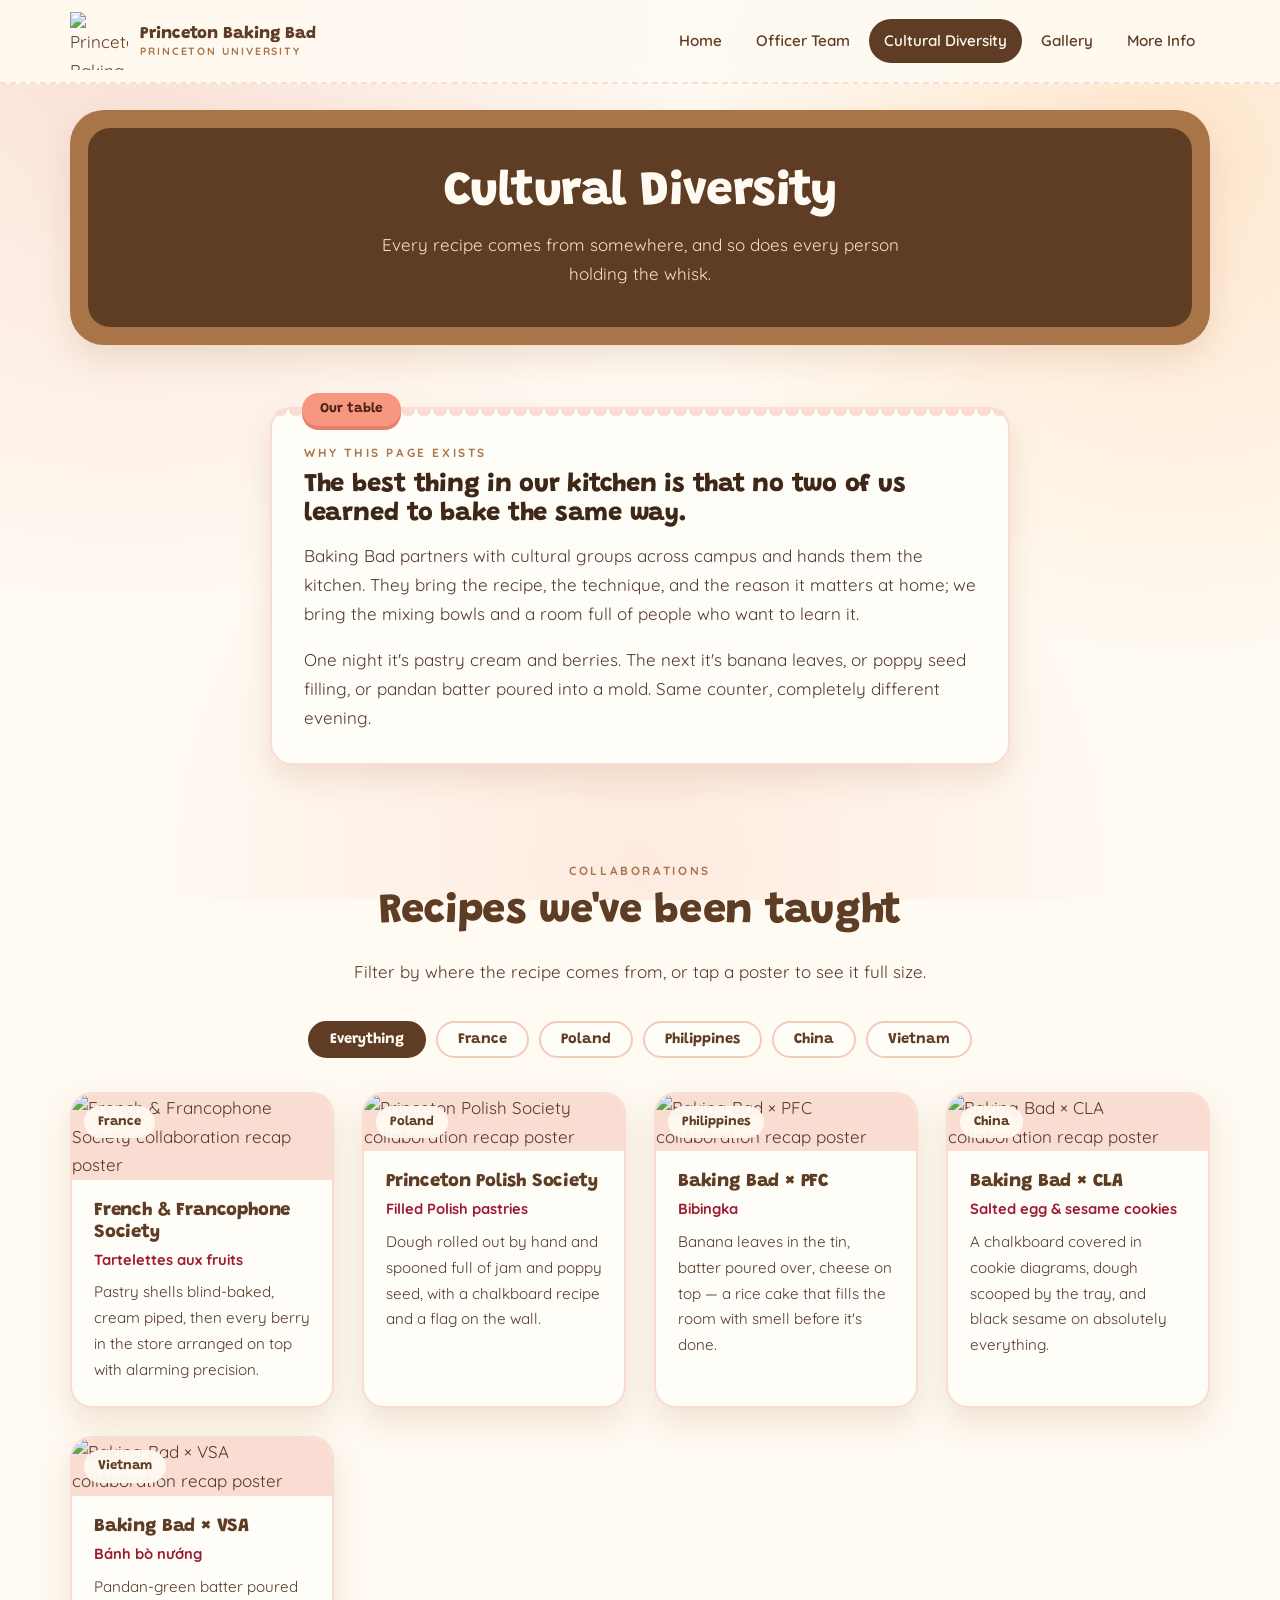
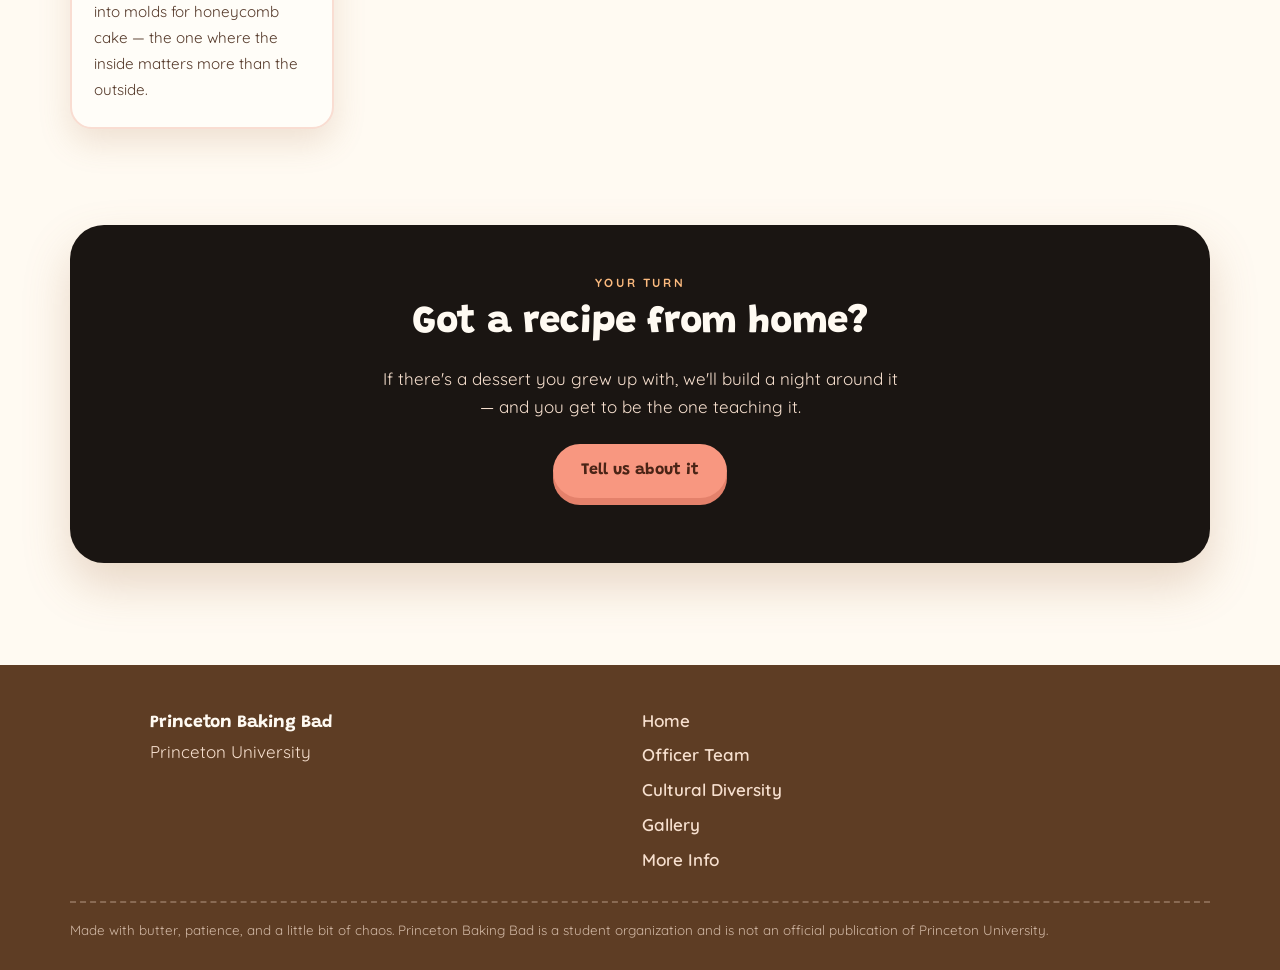
==== diversity.html @ 4d9f2b91 "Add files via upload" ====
<!DOCTYPE html>
<html lang="en">
<head>
<meta charset="UTF-8">
<meta name="viewport" content="width=device-width, initial-scale=1">
<title>Cultural Diversity — Princeton Baking Bad</title>
<meta name="description" content="The cultures, campus partners, and family recipes behind Princeton Baking Bad.">
<link rel="icon" href="images/logo.png">
<link rel="preconnect" href="https://fonts.googleapis.com">
<link rel="preconnect" href="https://fonts.gstatic.com" crossorigin>
<link rel="stylesheet" href="styles.css">
<noscript><style>.reveal{opacity:1;transform:none}</style></noscript>
</head>
<body>

<header class="topbar">
  <div class="topbar-inner">
    <a class="brand" href="index.html">
      <img class="brand-logo" src="images/logo.png" alt="Princeton Baking Bad logo">
      <span class="brand-text">
        <span class="brand-name">Princeton Baking Bad</span>
        <span class="brand-sub">Princeton University</span>
      </span>
    </a>
    <button class="nav-toggle" aria-expanded="false" aria-controls="site-nav">Menu</button>
    <nav class="nav" id="site-nav">
      <a href="index.html">Home</a>
      <a href="officers.html">Officer Team</a>
      <a class="is-current" href="diversity.html">Cultural Diversity</a>
      <a href="gallery.html">Gallery</a>
      <a href="more-info.html">More Info</a>
    </nav>
  </div>
</header>

<main>
  <div class="wrap">
    <section class="page-banner">
      <div class="page-banner-inner">
        <h1>Cultural Diversity</h1>
        <p>Every recipe comes from somewhere, and so does every person holding the whisk.</p>
        <img class="banner-mascot" src="images/mascot-whisk.png" alt="">
      </div>
    </section>
  </div>

  <section class="section">
    <div class="wrap">
      <div class="recipe-card reveal" style="max-width:74ch; margin-inline:auto">
        <span class="card-tab">Our table</span>
        <p class="eyebrow">Why this page exists</p>
        <h2>The best thing in our kitchen is that no two of us learned to bake the same way.</h2>
        <p>Baking Bad partners with cultural groups across campus and hands them the kitchen. They bring the recipe, the technique, and the reason it matters at home; we bring the mixing bowls and a room full of people who want to learn it.</p>
        <p style="margin-bottom:0">One night it's pastry cream and berries. The next it's banana leaves, or poppy seed filling, or pandan batter poured into a mold. Same counter, completely different evening.</p>
      </div>
    </div>
  </section>

  <section class="section-tight">
    <div class="wrap">
      <div class="section-head center reveal">
        <p class="eyebrow">Collaborations</p>
        <h2>Recipes we've been taught</h2>
        <p>Filter by where the recipe comes from, or tap a poster to see it full size.</p>
      </div>
      <div class="chips reveal">
        <button class="chip is-active" data-filter="all">Everything</button>
        <button class="chip" data-filter="france">France</button>
        <button class="chip" data-filter="poland">Poland</button>
        <button class="chip" data-filter="philippines">Philippines</button>
        <button class="chip" data-filter="china">China</button>
        <button class="chip" data-filter="vietnam">Vietnam</button>
      </div>
      <div class="culture-grid">
        <article class="culture-card reveal" data-culture="france">
          <div class="culture-poster" data-lightbox>
            <span class="flag-tag">France</span>
            <img src="images/poster-french.jpg" alt="French &amp; Francophone Society collaboration recap poster" loading="lazy">
          </div>
          <div class="culture-body">
            <h3>French &amp; Francophone Society</h3>
            <p class="bake">Tartelettes aux fruits</p>
            <p>Pastry shells blind-baked, cream piped, then every berry in the store arranged on top with alarming precision.</p>
          </div>
        </article>
        <article class="culture-card reveal" data-culture="poland">
          <div class="culture-poster" data-lightbox>
            <span class="flag-tag">Poland</span>
            <img src="images/poster-princetonpoland.jpg" alt="Princeton Polish Society collaboration recap poster" loading="lazy">
          </div>
          <div class="culture-body">
            <h3>Princeton Polish Society</h3>
            <p class="bake">Filled Polish pastries</p>
            <p>Dough rolled out by hand and spooned full of jam and poppy seed, with a chalkboard recipe and a flag on the wall.</p>
          </div>
        </article>
        <article class="culture-card reveal" data-culture="philippines">
          <div class="culture-poster" data-lightbox>
            <span class="flag-tag">Philippines</span>
            <img src="images/poster-bibinka.jpg" alt="Baking Bad &times; PFC collaboration recap poster" loading="lazy">
          </div>
          <div class="culture-body">
            <h3>Baking Bad &times; PFC</h3>
            <p class="bake">Bibingka</p>
            <p>Banana leaves in the tin, batter poured over, cheese on top — a rice cake that fills the room with smell before it's done.</p>
          </div>
        </article>
        <article class="culture-card reveal" data-culture="china">
          <div class="culture-poster" data-lightbox>
            <span class="flag-tag">China</span>
            <img src="images/poster-cla.jpg" alt="Baking Bad &times; CLA collaboration recap poster" loading="lazy">
          </div>
          <div class="culture-body">
            <h3>Baking Bad &times; CLA</h3>
            <p class="bake">Salted egg &amp; sesame cookies</p>
            <p>A chalkboard covered in cookie diagrams, dough scooped by the tray, and black sesame on absolutely everything.</p>
          </div>
        </article>
        <article class="culture-card reveal" data-culture="vietnam">
          <div class="culture-poster" data-lightbox>
            <span class="flag-tag">Vietnam</span>
            <img src="images/poster-vsa.jpg" alt="Baking Bad &times; VSA collaboration recap poster" loading="lazy">
          </div>
          <div class="culture-body">
            <h3>Baking Bad &times; VSA</h3>
            <p class="bake">B&aacute;nh b&ograve; n&#432;&#7899;ng</p>
            <p>Pandan-green batter poured into molds for honeycomb cake — the one where the inside matters more than the outside.</p>
          </div>
        </article>
      </div>
    </div>
  </section>

  <section class="section">
    <div class="wrap">
      <div class="cta-band reveal">
        <p class="eyebrow">Your turn</p>
        <h2>Got a recipe from home?</h2>
        <p>If there's a dessert you grew up with, we'll build a night around it — and you get to be the one teaching it.</p>
        <p style="margin-top:22px"><a class="btn btn-primary" href="more-info.html">Tell us about it</a></p>
        <img class="cta-mascot" src="images/mascot-santa.png" alt="">
      </div>
    </div>
  </section>
</main>

<div class="lightbox" role="dialog" aria-modal="true" aria-label="Photo viewer">
  <button class="lightbox-close" type="button">Close</button>
  <img src="" alt="">
</div>

<footer class="site-footer">
  <div class="footer-inner">
    <div class="footer-brand">
      <img src="images/logo.png" alt="">
      <span>
        <strong>Princeton Baking Bad</strong><br>
        Princeton University
      </span>
    </div>
    <nav class="footer-links" aria-label="Footer">
      <a href="index.html">Home</a>
      <a href="officers.html">Officer Team</a>
      <a href="diversity.html">Cultural Diversity</a>
      <a href="gallery.html">Gallery</a>
      <a href="more-info.html">More Info</a>
    </nav>
    <img class="footer-mascot" src="images/mascot-whisk.png" alt="">
  </div>
  <p class="footer-note">Made with butter, patience, and a little bit of chaos. Princeton Baking Bad is a student organization and is not an official publication of Princeton University.</p>
</footer>

<button class="to-top" type="button" aria-label="Back to top">&uarr;</button>

<script src="site.js"></script>
</body>
</html>
---- styles.css ----
/* ============================================================
   Princeton Baking Bad — shared styles
   Palette: #fffaf2 cream · #f9ddd2 blush · #fdbb7f apricot
            #f89780 coral · #a87448 caramel
            + Princeton black & red accents
   ============================================================ */

@import url('https://fonts.googleapis.com/css2?family=Grandstander:ital,wght@0,400;0,600;0,700;0,800;1,600&family=Quicksand:wght@400;500;600;700&display=swap');

:root {
  --cream:    #FFFAF2;
  --blush:    #F9DDD2;
  --apricot:  #FDBB7F;
  --coral:    #F89780;
  --caramel:  #A87448;

  --blush-deep: #F2CBBB;
  --coral-deep: #E4816B;
  --cocoa:      #5E3D24;
  --espresso:   #3E2716;
  --body-ink:   #55392A;
  --ink:        #1A1512;
  --jam:        #9E1B2F;

  --display: 'Grandstander', 'Trebuchet MS', sans-serif;
  --body: 'Quicksand', 'Segoe UI', sans-serif;

  --radius-lg: 34px;
  --radius-md: 22px;
  --radius-sm: 14px;
  --shadow-soft: 0 14px 32px rgba(168, 116, 72, 0.18);
  --shadow-lift: 0 22px 46px rgba(168, 116, 72, 0.26);
  --wrap: 1140px;
}

* { box-sizing: border-box; }
html { scroll-behavior: smooth; }

body {
  margin: 0;
  background-color: var(--cream);
  background-image:
    radial-gradient(circle at 10% 4%, rgba(249, 221, 210, 0.85) 0, transparent 40%),
    radial-gradient(circle at 92% 18%, rgba(253, 187, 127, 0.32) 0, transparent 36%),
    radial-gradient(circle at 50% 96%, rgba(248, 151, 128, 0.16) 0, transparent 45%);
  background-attachment: fixed;
  color: var(--body-ink);
  font-family: var(--body);
  font-size: 17px;
  line-height: 1.7;
  -webkit-font-smoothing: antialiased;
}

h1, h2, h3, h4 {
  font-family: var(--display);
  font-weight: 800;
  line-height: 1.15;
  margin: 0 0 0.5em;
  letter-spacing: -0.01em;
  color: var(--espresso);
}

p { margin: 0 0 1em; }
a { color: var(--jam); }
img { max-width: 100%; display: block; }

.wrap { width: min(var(--wrap), calc(100% - 44px)); margin-inline: auto; }

.eyebrow {
  font-family: var(--body);
  font-weight: 700;
  font-size: 0.74rem;
  letter-spacing: 0.22em;
  text-transform: uppercase;
  color: var(--caramel);
  margin: 0 0 0.7em;
}

/* ---------- reveal on scroll ---------- */

.reveal {
  opacity: 0;
  transform: translateY(26px);
  transition: opacity 0.7s cubic-bezier(.22,.9,.3,1), transform 0.7s cubic-bezier(.22,.9,.3,1);
}
.reveal.is-in { opacity: 1; transform: none; }

/* ---------- top bar ---------- */

.topbar {
  position: sticky;
  top: 0;
  z-index: 60;
  background: rgba(255, 250, 242, 0.94);
  backdrop-filter: blur(10px);
  border-bottom: 2px dashed var(--blush);
  transition: box-shadow 0.25s ease, padding 0.25s ease;
}

.topbar.is-stuck { box-shadow: 0 10px 26px rgba(168, 116, 72, 0.14); }

.topbar-inner {
  width: min(var(--wrap), calc(100% - 44px));
  margin-inline: auto;
  display: flex;
  align-items: center;
  justify-content: space-between;
  gap: 18px;
  padding: 12px 0;
}

.brand { display: flex; align-items: center; gap: 12px; text-decoration: none; color: var(--cocoa); }

.brand-logo {
  width: 58px; height: 58px; object-fit: contain;
  transition: transform 0.4s cubic-bezier(.34,1.56,.64,1);
}
.brand:hover .brand-logo { transform: rotate(-8deg) scale(1.08); }
.topbar.is-stuck .brand-logo { width: 48px; height: 48px; }

.brand-text { display: flex; flex-direction: column; line-height: 1.15; }
.brand-name { font-family: var(--display); font-weight: 800; font-size: 1.06rem; }
.brand-sub {
  font-size: 0.66rem; letter-spacing: 0.18em; text-transform: uppercase;
  color: var(--caramel); font-weight: 700;
}

.nav { display: flex; align-items: center; gap: 4px; flex-wrap: wrap; justify-content: flex-end; }

.nav a {
  position: relative;
  font-weight: 600;
  font-size: 0.95rem;
  color: var(--cocoa);
  text-decoration: none;
  padding: 9px 15px;
  border-radius: 999px;
  transition: background 0.2s ease, color 0.2s ease, transform 0.2s ease;
}
.nav a::after {
  content: "";
  position: absolute;
  left: 50%; bottom: 3px;
  width: 0; height: 3px;
  border-radius: 3px;
  background: var(--coral);
  transform: translateX(-50%);
  transition: width 0.25s ease;
}
.nav a:hover { background: var(--blush); transform: translateY(-2px); }
.nav a:hover::after { width: 22px; }
.nav a.is-current { background: var(--cocoa); color: var(--cream); }
.nav a.is-current::after { display: none; }

.nav-toggle {
  display: none;
  border: 2px solid var(--blush-deep);
  background: var(--cream);
  color: var(--cocoa);
  font-family: var(--display);
  font-weight: 700;
  border-radius: 999px;
  padding: 8px 16px;
  cursor: pointer;
}

/* ---------- buttons ---------- */

.btn {
  display: inline-block;
  font-family: var(--display);
  font-weight: 700;
  font-size: 1rem;
  text-decoration: none;
  padding: 13px 28px;
  border-radius: 999px;
  border: none;
  cursor: pointer;
  transition: transform 0.18s ease, box-shadow 0.18s ease;
}

.btn-primary { background: var(--coral); color: #4A2416; box-shadow: 0 7px 0 var(--coral-deep); }
.btn-primary:hover { transform: translateY(-3px); box-shadow: 0 10px 0 var(--coral-deep); }
.btn-primary:active { transform: translateY(2px); box-shadow: 0 3px 0 var(--coral-deep); }

.btn-ghost { background: transparent; color: var(--cream); border: 2px solid rgba(255, 250, 242, 0.55); }
.btn-ghost:hover { background: rgba(255, 250, 242, 0.16); transform: translateY(-2px); }

.btn-dark { background: var(--cocoa); color: var(--cream); box-shadow: 0 7px 0 #3E2716; }
.btn-dark:hover { transform: translateY(-3px); box-shadow: 0 10px 0 #3E2716; }
.btn-dark:active { transform: translateY(2px); box-shadow: 0 3px 0 #3E2716; }

/* ---------- hero ---------- */

.hero { padding: 26px 0 10px; }

.hero-mat {
  background-color: var(--caramel);
  background-image: url('images/pastry-pattern.svg');
  background-size: 330px;
  border-radius: calc(var(--radius-lg) + 14px);
  padding: 26px;
  box-shadow: var(--shadow-soft);
}

.hero-panel {
  position: relative;
  overflow: hidden;
  border-radius: var(--radius-lg);
  background-color: var(--cocoa);
  background-image: url('images/pastry-pattern.svg');
  background-size: 300px;
  padding: 46px 46px 40px;
  text-align: center;
  color: var(--cream);
  isolation: isolate;
}

.hero-panel::after {
  content: "";
  position: absolute;
  inset: 0;
  background: radial-gradient(circle at 62% 26%, rgba(94, 61, 36, 0.30) 0, rgba(52, 33, 19, 0.88) 74%);
  z-index: -1;
}

.hero-logo {
  width: 178px;
  margin: 0 auto 14px;
  filter: drop-shadow(0 10px 18px rgba(30, 16, 10, 0.42));
  animation: pop-in 0.9s cubic-bezier(.34,1.56,.64,1) both;
}

@keyframes pop-in {
  from { opacity: 0; transform: scale(0.7) translateY(18px); }
  to   { opacity: 1; transform: none; }
}

.hero-title {
  font-size: clamp(2.3rem, 5.4vw, 3.9rem);
  color: var(--cream);
  margin-bottom: 0.25em;
  text-shadow: 0 3px 0 rgba(30, 16, 10, 0.28);
  animation: rise-in 0.8s 0.15s cubic-bezier(.22,.9,.3,1) both;
}
.hero-title em { font-style: normal; color: var(--apricot); }

.hero-tag {
  max-width: 46ch;
  margin: 0 auto 1.4em;
  font-size: 1.08rem;
  color: #F8E5D4;
  animation: rise-in 0.8s 0.3s cubic-bezier(.22,.9,.3,1) both;
}

@keyframes rise-in {
  from { opacity: 0; transform: translateY(18px); }
  to   { opacity: 1; transform: none; }
}

.hero-actions {
  display: flex; gap: 14px; justify-content: center; flex-wrap: wrap;
  position: relative; z-index: 3;
  animation: rise-in 0.8s 0.45s cubic-bezier(.22,.9,.3,1) both;
}

.hero-ribbon {
  display: inline-block;
  background: var(--jam);
  color: #FFF3EE;
  font-weight: 700;
  font-size: 0.72rem;
  letter-spacing: 0.2em;
  text-transform: uppercase;
  padding: 6px 18px;
  border-radius: 999px;
  margin-bottom: 18px;
  border: 2px solid rgba(255, 243, 238, 0.32);
}

/* tigers + swaying chef hats */

.tigers {
  position: absolute;
  left: -14px;
  bottom: -10px;
  width: 36%;
  max-width: 395px;
  z-index: 2;
  pointer-events: none;
  animation: rise-in 1s 0.5s cubic-bezier(.22,.9,.3,1) both;
}

@media (min-width: 901px) { .hero-panel { padding-bottom: 150px; } }

.tigers > img { width: 100%; filter: drop-shadow(0 14px 20px rgba(20, 10, 6, 0.45)); }

.hat {
  position: absolute;
  transform-origin: 50% 100%;
  transform: translate(-50%, -100%) rotate(-15deg);
  animation: sway 3.4s ease-in-out infinite;
}
.hat-left { left: 30%; top: 10.5%; width: 21%; }
.hat-right { left: 86.5%; top: 37.5%; width: 14.5%; animation-delay: -1.2s; }

@keyframes sway {
  0%   { transform: translate(-50%, -100%) rotate(-15deg); }
  50%  { transform: translate(-50%, -100%) rotate(15deg); }
  100% { transform: translate(-50%, -100%) rotate(-15deg); }
}

/* ---------- sections ---------- */

.section { padding: 62px 0; }
.section-tight { padding: 34px 0; }
.section-head { max-width: 62ch; margin-bottom: 34px; }
.section-head h2 { font-size: clamp(1.8rem, 3.6vw, 2.6rem); color: var(--cocoa); }
.center { text-align: center; margin-inline: auto; }

.section-head-mascot { position: relative; padding-top: 152px; }
.section-head-mascot .peek {
  position: absolute;
  top: 0; left: 50%;
  width: 122px;
  transform: translateX(-50%);
  animation: bob 3.6s ease-in-out infinite;
}

@keyframes bob {
  0%, 100% { transform: translateX(-50%) translateY(0) rotate(-2deg); }
  50%      { transform: translateX(-50%) translateY(-9px) rotate(2deg); }
}

/* ---------- recipe card ---------- */

.recipe-card {
  position: relative;
  background: #FFFDF8;
  border: 2px solid var(--blush);
  border-radius: var(--radius-md);
  padding: 34px 32px 30px;
  box-shadow: var(--shadow-soft);
  transition: transform 0.25s ease, box-shadow 0.25s ease;
}
.recipe-card:hover { transform: translateY(-4px); box-shadow: var(--shadow-lift); }

.recipe-card::before {
  content: "";
  position: absolute;
  left: 0; right: 0; top: 0;
  height: 12px;
  border-radius: var(--radius-md) var(--radius-md) 0 0;
  background: radial-gradient(circle at 8px 0, var(--blush) 7px, transparent 7.5px) repeat-x 0 0 / 16px 12px;
}

.card-tab {
  position: absolute;
  top: -16px; left: 30px;
  background: var(--coral);
  color: #4A2416;
  font-family: var(--display);
  font-weight: 700;
  font-size: 0.85rem;
  padding: 5px 18px;
  border-radius: 999px;
  box-shadow: 0 4px 0 var(--coral-deep);
}

.dashed-rule { border: none; border-top: 2px dashed var(--blush); margin: 22px 0; }

/* ---------- split layout ---------- */

.split { display: grid; grid-template-columns: 1.05fr 0.95fr; gap: 42px; align-items: center; }
.split-narrow { grid-template-columns: 0.8fr 1.2fr; }

.photo-frame {
  border-radius: var(--radius-md);
  overflow: hidden;
  border: 8px solid #FFFDF8;
  box-shadow: var(--shadow-lift);
  transform: rotate(-1.4deg);
  transition: transform 0.3s ease;
}
.photo-frame:hover { transform: rotate(0deg) scale(1.02); }
.photo-frame img { width: 100%; height: 100%; object-fit: cover; aspect-ratio: 4 / 3; }
.photo-frame.tilt-right { transform: rotate(1.6deg); }
.photo-frame.tilt-right:hover { transform: rotate(0deg) scale(1.02); }

/* ---------- video reels ---------- */

.reel {
  position: relative;
  border-radius: 28px;
  overflow: hidden;
  border: 8px solid #FFFDF8;
  box-shadow: var(--shadow-lift);
  background: var(--blush);
  transform: rotate(-1.6deg);
  transition: transform 0.35s cubic-bezier(.34,1.4,.64,1), box-shadow 0.35s ease;
  cursor: pointer;
  max-width: 330px;
  margin-inline: auto;
}
.reel:hover { transform: rotate(0deg) translateY(-6px) scale(1.02); }
.reel.tilt-right { transform: rotate(1.8deg); }
.reel.tilt-right:hover { transform: rotate(0deg) translateY(-6px) scale(1.02); }

.reel video { width: 100%; aspect-ratio: 9 / 16; object-fit: cover; display: block; }

.reel::after {
  content: "";
  position: absolute;
  inset: 0;
  border-radius: 20px;
  box-shadow: inset 0 -60px 60px -40px rgba(62, 39, 22, 0.45);
  pointer-events: none;
}

.reel-label {
  position: absolute;
  left: 12px; bottom: 12px;
  z-index: 2;
  background: rgba(255, 250, 242, 0.92);
  color: var(--cocoa);
  font-family: var(--display);
  font-weight: 700;
  font-size: 0.8rem;
  padding: 5px 14px;
  border-radius: 999px;
}

.reel-badge {
  position: absolute;
  top: 10px; right: 10px;
  width: 66px;
  z-index: 3;
  pointer-events: none;
  filter: drop-shadow(0 6px 10px rgba(94, 61, 36, 0.3));
}

.reel.is-paused .reel-pause { opacity: 1; }
.reel-pause {
  position: absolute;
  inset: 0;
  display: grid;
  place-items: center;
  z-index: 2;
  opacity: 0;
  transition: opacity 0.2s ease;
  background: rgba(62, 39, 22, 0.32);
  color: var(--cream);
  font-family: var(--display);
  font-weight: 700;
}

.reel-row {
  display: grid;
  grid-template-columns: repeat(auto-fit, minmax(230px, 1fr));
  gap: 34px;
  align-items: center;
}

/* ---------- mini cards ---------- */

.card-grid { display: grid; grid-template-columns: repeat(auto-fit, minmax(240px, 1fr)); gap: 22px; }

.mini-card {
  background: #FFFDF8;
  border: 2px solid var(--blush);
  border-radius: var(--radius-md);
  padding: 26px 24px;
  box-shadow: var(--shadow-soft);
  transition: transform 0.25s cubic-bezier(.34,1.4,.64,1), box-shadow 0.25s ease, border-color 0.25s ease;
}
.mini-card:hover { transform: translateY(-7px) rotate(-0.6deg); box-shadow: var(--shadow-lift); border-color: var(--apricot); }
.mini-card h3 { font-size: 1.22rem; color: var(--cocoa); margin-bottom: 0.35em; }
.mini-card p { margin: 0; color: var(--body-ink); font-size: 0.98rem; }

.card-icon {
  width: 52px; height: 52px;
  display: grid; place-items: center;
  border-radius: 16px;
  background: var(--blush);
  margin-bottom: 14px;
  transition: transform 0.3s cubic-bezier(.34,1.56,.64,1), background 0.3s ease;
}
.mini-card:hover .card-icon { transform: rotate(-10deg) scale(1.08); background: var(--apricot); }
.mini-card:nth-child(2n) .card-icon { background: #FCE7D2; }
.mini-card:nth-child(3n) .card-icon { background: #F8DCD5; }

/* ---------- polaroids ---------- */

.strip { display: grid; grid-template-columns: repeat(auto-fit, minmax(210px, 1fr)); gap: 26px; }

.polaroid {
  position: relative;
  background: #FFFDF8;
  padding: 12px 12px 40px;
  border-radius: 8px;
  box-shadow: var(--shadow-soft);
  transition: transform 0.3s cubic-bezier(.34,1.4,.64,1), box-shadow 0.3s ease;
}
.polaroid img { width: 100%; aspect-ratio: 3 / 4; object-fit: cover; border-radius: 4px; }
.polaroid::after {
  content: "";
  position: absolute;
  top: -10px; left: 50%;
  transform: translateX(-50%) rotate(-3deg);
  width: 78px; height: 22px;
  background: rgba(248, 151, 128, 0.55);
  border-radius: 3px;
}
.polaroid:nth-child(odd) { transform: rotate(-2deg); }
.polaroid:nth-child(even) { transform: rotate(1.8deg); }
.polaroid:hover { transform: rotate(0deg) translateY(-8px) scale(1.02); box-shadow: var(--shadow-lift); }

/* ---------- season strip ---------- */

.season-grid { display: grid; grid-template-columns: repeat(auto-fit, minmax(230px, 1fr)); gap: 24px; }

.season-card {
  background: #FFFDF8;
  border: 2px dashed var(--blush-deep);
  border-radius: var(--radius-md);
  padding: 18px 22px 26px;
  text-align: center;
  box-shadow: var(--shadow-soft);
  transition: transform 0.3s cubic-bezier(.34,1.4,.64,1), background 0.3s ease;
}
.season-card:hover { transform: translateY(-8px); background: #FFF7EE; }
.season-card img { width: 130px; margin: 0 auto 10px; transition: transform 0.4s cubic-bezier(.34,1.56,.64,1); }
.season-card:hover img { transform: rotate(-6deg) scale(1.1); }
.season-card h3 { font-size: 1.1rem; color: var(--cocoa); margin-bottom: 0.2em; }
.season-card p { margin: 0; font-size: 0.94rem; }

/* ---------- talking tiger ---------- */

.talk {
  display: flex;
  align-items: flex-end;
  justify-content: center;
  gap: 18px;
  flex-wrap: wrap;
}

.talk-btn {
  background: none;
  border: none;
  padding: 0;
  cursor: pointer;
  width: 150px;
  transition: transform 0.3s cubic-bezier(.34,1.56,.64,1);
}
.talk-btn:hover { transform: translateY(-6px) rotate(-5deg); }
.talk-btn:active { transform: translateY(0) scale(0.96); }

.bubble {
  position: relative;
  background: #FFFDF8;
  border: 2px solid var(--blush-deep);
  border-radius: 24px;
  padding: 18px 24px;
  max-width: 38ch;
  font-weight: 600;
  color: var(--cocoa);
  box-shadow: var(--shadow-soft);
}
.bubble::after {
  content: "";
  position: absolute;
  left: -12px; bottom: 22px;
  width: 20px; height: 20px;
  background: #FFFDF8;
  border-left: 2px solid var(--blush-deep);
  border-bottom: 2px solid var(--blush-deep);
  transform: rotate(24deg);
  border-radius: 0 0 0 6px;
}
.bubble.is-pop { animation: bubble-pop 0.4s cubic-bezier(.34,1.56,.64,1); }
@keyframes bubble-pop {
  from { transform: scale(0.9); opacity: 0.4; }
  to   { transform: scale(1); opacity: 1; }
}

/* ---------- cta band ---------- */

.cta-band {
  position: relative;
  background-color: var(--ink);
  background-image: url('images/pastry-pattern.svg');
  background-size: 280px;
  border-radius: var(--radius-lg);
  padding: 48px 40px;
  text-align: center;
  color: var(--cream);
  box-shadow: var(--shadow-lift);
  overflow: hidden;
}
.cta-band h2 { color: var(--cream); font-size: clamp(1.7rem, 3.4vw, 2.4rem); }
.cta-band p { color: #F6DFCE; max-width: 52ch; margin-inline: auto; }
.cta-band .eyebrow { color: var(--apricot); }

.cta-mascot {
  position: absolute;
  right: 18px; bottom: -6px;
  width: 130px;
  opacity: 0.95;
  animation: bob 4s ease-in-out infinite;
}

/* ---------- gallery ---------- */

.gallery-grid { columns: 3; column-gap: 20px; }
.gallery-grid figure {
  margin: 0 0 20px;
  break-inside: avoid;
  border-radius: var(--radius-sm);
  overflow: hidden;
  border: 6px solid #FFFDF8;
  box-shadow: var(--shadow-soft);
  cursor: zoom-in;
  transition: transform 0.25s cubic-bezier(.34,1.4,.64,1), box-shadow 0.25s ease;
}
.gallery-grid figure:hover { transform: translateY(-6px) rotate(-0.8deg); box-shadow: var(--shadow-lift); }
.gallery-grid img { width: 100%; }

.lightbox {
  position: fixed;
  inset: 0;
  background: rgba(62, 39, 22, 0.9);
  display: none;
  align-items: center;
  justify-content: center;
  padding: 30px;
  z-index: 100;
  cursor: zoom-out;
}
.lightbox.is-open { display: flex; }
.lightbox img {
  max-width: min(1000px, 92vw);
  max-height: 88vh;
  border-radius: var(--radius-sm);
  border: 8px solid #FFFDF8;
  box-shadow: 0 24px 60px rgba(0, 0, 0, 0.45);
  animation: bubble-pop 0.35s cubic-bezier(.34,1.56,.64,1);
}
.lightbox-close {
  position: absolute;
  top: 22px; right: 26px;
  background: var(--coral);
  color: #4A2416;
  border: none;
  font-family: var(--display);
  font-weight: 700;
  font-size: 1rem;
  padding: 9px 20px;
  border-radius: 999px;
  cursor: pointer;
}

/* ---------- inner page banner ---------- */

.page-banner {
  background-color: var(--caramel);
  background-image: url('images/pastry-pattern.svg');
  background-size: 300px;
  border-radius: var(--radius-lg);
  padding: 18px;
  margin-top: 26px;
  box-shadow: var(--shadow-soft);
}
.page-banner-inner {
  position: relative;
  background: var(--cocoa);
  border-radius: var(--radius-md);
  padding: 38px 34px;
  color: var(--cream);
  text-align: center;
  overflow: hidden;
}
.page-banner-inner h1 { color: var(--cream); font-size: clamp(2rem, 4.6vw, 3rem); margin-bottom: 0.2em; }
.page-banner-inner p { color: #F6DFCE; max-width: 58ch; margin: 0 auto; }
.banner-mascot { position: absolute; right: 14px; bottom: -8px; width: 112px; animation: bob 4.2s ease-in-out infinite; }

/* ---------- meet the team ---------- */

.team-hero {
  position: relative;
  border-radius: var(--radius-lg);
  margin-top: 26px;
  padding: 66px 30px 74px;
  text-align: center;
  overflow: hidden;
  background:
    radial-gradient(circle at 18% 22%, rgba(253, 187, 127, 0.55) 0, transparent 45%),
    radial-gradient(circle at 82% 30%, rgba(248, 151, 128, 0.45) 0, transparent 42%),
    linear-gradient(140deg, #FFF3E6 0%, #F9DDD2 48%, #FFF7EF 100%);
  box-shadow: var(--shadow-soft);
}

.team-hero h1 { font-size: clamp(2.4rem, 6vw, 4rem); color: var(--cocoa); margin-bottom: 0.25em; }
.team-hero h1 span:nth-child(1) { color: var(--coral); }
.team-hero h1 span:nth-child(2) { color: var(--apricot); }
.team-hero h1 span:nth-child(3) { color: var(--caramel); }
.team-hero h1 span:nth-child(4) { color: var(--jam); }
.team-hero p { max-width: 46ch; margin-inline: auto; color: var(--body-ink); }

.sprinkle {
  position: absolute;
  width: 12px; height: 12px;
  border-radius: 999px;
  opacity: 0.75;
  animation: float-dot 6s ease-in-out infinite;
}
@keyframes float-dot {
  0%, 100% { transform: translateY(0) scale(1); }
  50%      { transform: translateY(-14px) scale(1.15); }
}

.team-grid { display: grid; grid-template-columns: repeat(auto-fit, minmax(210px, 1fr)); gap: 30px; }

.member { perspective: 1000px; }

.member-inner {
  position: relative;
  width: 100%;
  min-height: 300px;
  text-align: center;
  transition: transform 0.7s cubic-bezier(.4,.2,.2,1);
  transform-style: preserve-3d;
  cursor: pointer;
}
.member.is-flipped .member-inner { transform: rotateY(180deg); }

.member-face {
  position: absolute;
  inset: 0;
  backface-visibility: hidden;
  border-radius: var(--radius-md);
  background: #FFFDF8;
  border: 2px solid var(--blush);
  box-shadow: var(--shadow-soft);
  padding: 24px 18px;
  display: flex;
  flex-direction: column;
  align-items: center;
  justify-content: center;
  gap: 6px;
}
.member-face.back {
  transform: rotateY(180deg);
  background: linear-gradient(160deg, #FFF3E6, #F9DDD2);
  color: var(--cocoa);
  font-weight: 600;
}
.member:hover .member-face.front { box-shadow: var(--shadow-lift); }

.ring {
  width: 128px; height: 128px;
  border-radius: 50%;
  padding: 5px;
  background: conic-gradient(from 0deg, var(--coral), var(--apricot), var(--blush), var(--caramel), var(--coral));
  display: grid;
  place-items: center;
  margin-bottom: 12px;
  transition: transform 0.4s cubic-bezier(.34,1.56,.64,1);
}
.member:hover .ring { transform: scale(1.06) rotate(6deg); animation: spin 6s linear infinite; }
@keyframes spin { to { transform: rotate(366deg) scale(1.06); } }

.ring-inner {
  width: 100%; height: 100%;
  border-radius: 50%;
  background: var(--cream);
  display: grid;
  place-items: center;
  overflow: hidden;
}
.ring-inner img { width: 74%; opacity: 0.9; }

.member-badge {
  position: absolute;
  right: 26px; top: 118px;
  width: 40px; height: 40px;
  border-radius: 50%;
  background: var(--cream);
  border: 2px solid var(--blush-deep);
  display: grid;
  place-items: center;
  font-size: 1rem;
  box-shadow: 0 4px 10px rgba(168, 116, 72, 0.25);
}

.name-line { width: 108px; height: 12px; border-radius: 999px; background: var(--blush); }
.role-line { width: 74px; height: 10px; border-radius: 999px; background: #F4E3D6; }
.member-hint { font-size: 0.78rem; color: var(--caramel); font-weight: 700; letter-spacing: 0.08em; text-transform: uppercase; }

/* ---------- culture page ---------- */

.chips { display: flex; flex-wrap: wrap; gap: 10px; justify-content: center; margin-bottom: 34px; }

.chip {
  font-family: var(--display);
  font-weight: 700;
  font-size: 0.92rem;
  padding: 9px 20px;
  border-radius: 999px;
  border: 2px solid var(--blush-deep);
  background: #FFFDF8;
  color: var(--cocoa);
  cursor: pointer;
  transition: transform 0.2s ease, background 0.2s ease, color 0.2s ease;
}
.chip:hover { transform: translateY(-3px); background: var(--blush); }
.chip.is-active { background: var(--cocoa); color: var(--cream); border-color: var(--cocoa); }

.culture-grid { display: grid; grid-template-columns: repeat(auto-fit, minmax(260px, 1fr)); gap: 28px; }

.culture-card {
  background: #FFFDF8;
  border: 2px solid var(--blush);
  border-radius: var(--radius-md);
  overflow: hidden;
  box-shadow: var(--shadow-soft);
  transition: transform 0.3s cubic-bezier(.34,1.4,.64,1), box-shadow 0.3s ease, opacity 0.3s ease;
  display: flex;
  flex-direction: column;
}
.culture-card:hover { transform: translateY(-8px); box-shadow: var(--shadow-lift); }
.culture-card.is-hidden { display: none; }

.culture-poster { position: relative; overflow: hidden; cursor: zoom-in; background: var(--blush); }
.culture-poster img { width: 100%; transition: transform 0.5s ease; }
.culture-card:hover .culture-poster img { transform: scale(1.05); }

.flag-tag {
  position: absolute;
  top: 12px; left: 12px;
  background: rgba(255, 250, 242, 0.94);
  color: var(--cocoa);
  font-family: var(--display);
  font-weight: 700;
  font-size: 0.82rem;
  padding: 5px 14px;
  border-radius: 999px;
  z-index: 2;
}

.culture-body { padding: 20px 22px 24px; }
.culture-body h3 { font-size: 1.16rem; color: var(--cocoa); margin-bottom: 0.2em; }
.culture-body .bake { font-weight: 700; color: var(--jam); font-size: 0.92rem; margin-bottom: 0.5em; }
.culture-body p { margin: 0; font-size: 0.95rem; }

/* ---------- placeholder ---------- */

.placeholder {
  border: 3px dashed var(--blush-deep);
  border-radius: var(--radius-md);
  background: rgba(255, 253, 248, 0.75);
  padding: 46px 34px;
  text-align: center;
  color: var(--caramel);
}
.placeholder h2 { color: var(--cocoa); }

/* ---------- footer ---------- */

.site-footer { margin-top: 40px; background: var(--cocoa); color: #F6DFCE; padding: 42px 0 28px; }

.footer-inner {
  width: min(var(--wrap), calc(100% - 44px));
  margin-inline: auto;
  display: flex;
  flex-wrap: wrap;
  gap: 28px;
  justify-content: space-between;
  align-items: flex-start;
}
.footer-brand { display: flex; align-items: center; gap: 14px; }
.footer-brand img { width: 66px; }
.footer-brand strong { font-family: var(--display); font-size: 1.1rem; color: var(--cream); }

.footer-links { display: flex; flex-direction: column; gap: 6px; }
.footer-links a { color: #F6DFCE; text-decoration: none; font-weight: 600; transition: color 0.2s ease, transform 0.2s ease; display: inline-block; }
.footer-links a:hover { color: var(--apricot); transform: translateX(4px); }

.footer-mascot { width: 120px; animation: bob 4.5s ease-in-out infinite; }

.footer-note {
  width: min(var(--wrap), calc(100% - 44px));
  margin: 26px auto 0;
  padding-top: 16px;
  border-top: 2px dashed rgba(246, 223, 206, 0.28);
  font-size: 0.84rem;
  color: rgba(246, 223, 206, 0.75);
}

/* ---------- back to top ---------- */

.to-top {
  position: fixed;
  right: 22px; bottom: 22px;
  z-index: 70;
  width: 52px; height: 52px;
  border-radius: 50%;
  border: 2px solid var(--blush-deep);
  background: var(--cream);
  color: var(--cocoa);
  font-family: var(--display);
  font-weight: 800;
  font-size: 1.1rem;
  cursor: pointer;
  box-shadow: var(--shadow-soft);
  opacity: 0;
  pointer-events: none;
  transform: translateY(12px);
  transition: opacity 0.3s ease, transform 0.3s ease, background 0.2s ease;
}
.to-top.is-shown { opacity: 1; pointer-events: auto; transform: none; }
.to-top:hover { background: var(--apricot); }

/* ---------- responsive ---------- */

@media (max-width: 900px) {
  .split, .split-narrow { grid-template-columns: 1fr; gap: 28px; }
  .gallery-grid { columns: 2; }
  .hero-panel { padding: 36px 26px 34px; }
  .tigers { position: relative; left: 0; bottom: 0; width: 78%; margin: 26px auto -18px; }
  .cta-mascot { position: relative; right: auto; bottom: auto; margin: 18px auto 0; }
}

@media (max-width: 720px) {
  .nav {
    display: none;
    position: absolute;
    top: 100%; right: 0; left: 0;
    flex-direction: column;
    align-items: stretch;
    background: #FFFDF8;
    border: 2px solid var(--blush);
    border-radius: var(--radius-sm);
    padding: 10px;
    box-shadow: var(--shadow-lift);
  }
  .nav.is-open { display: flex; }
  .nav-toggle { display: inline-block; }
  .topbar-inner { position: relative; }
  .gallery-grid { columns: 1; }
  .hero-mat { padding: 14px; }
  .brand-logo { width: 46px; height: 46px; }
  .brand-name { font-size: 0.94rem; }
  .brand-sub { font-size: 0.6rem; }
  body { font-size: 16px; }
}

@media (prefers-reduced-motion: reduce) {
  *, *::before, *::after { animation: none !important; transition: none !important; }
  html { scroll-behavior: auto; }
  .hat { transform: translate(-50%, -100%) rotate(0deg); }
  .reveal { opacity: 1; transform: none; }
}

:focus-visible { outline: 3px solid var(--jam); outline-offset: 3px; border-radius: 6px; }
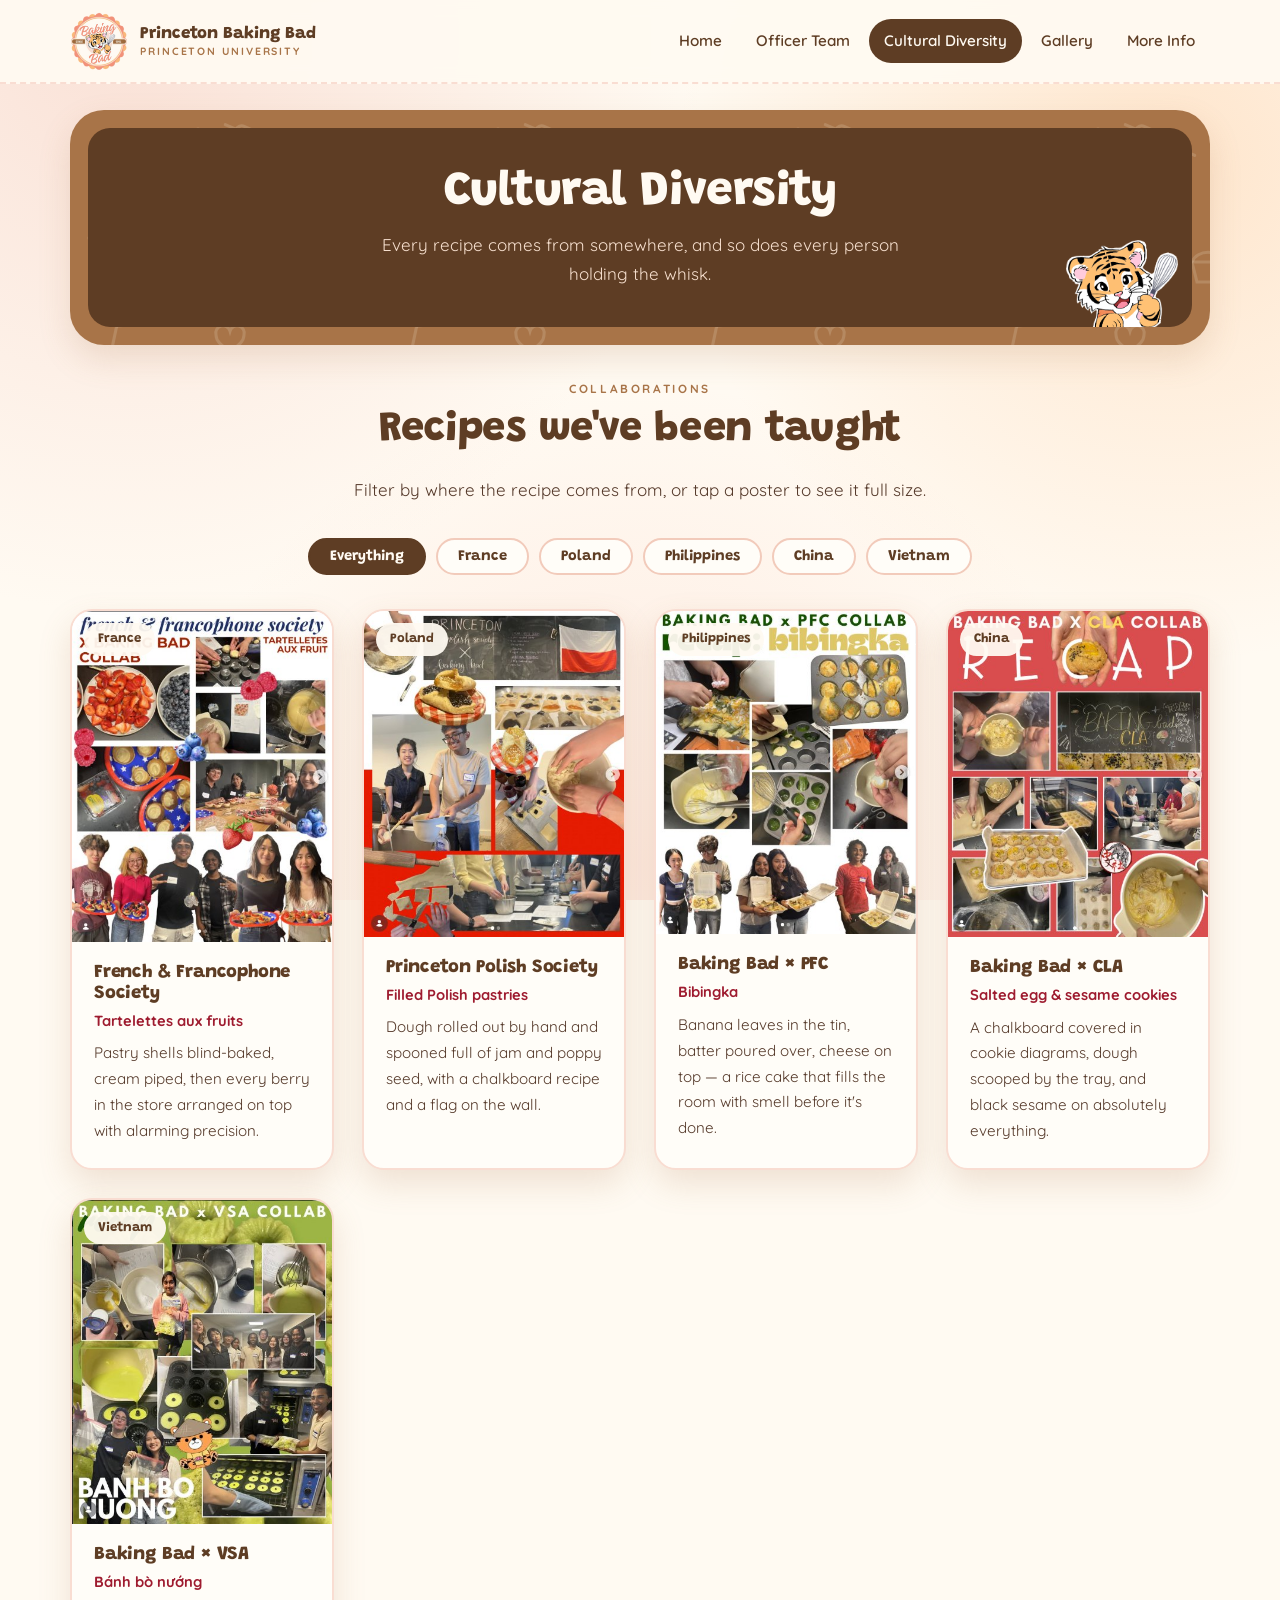
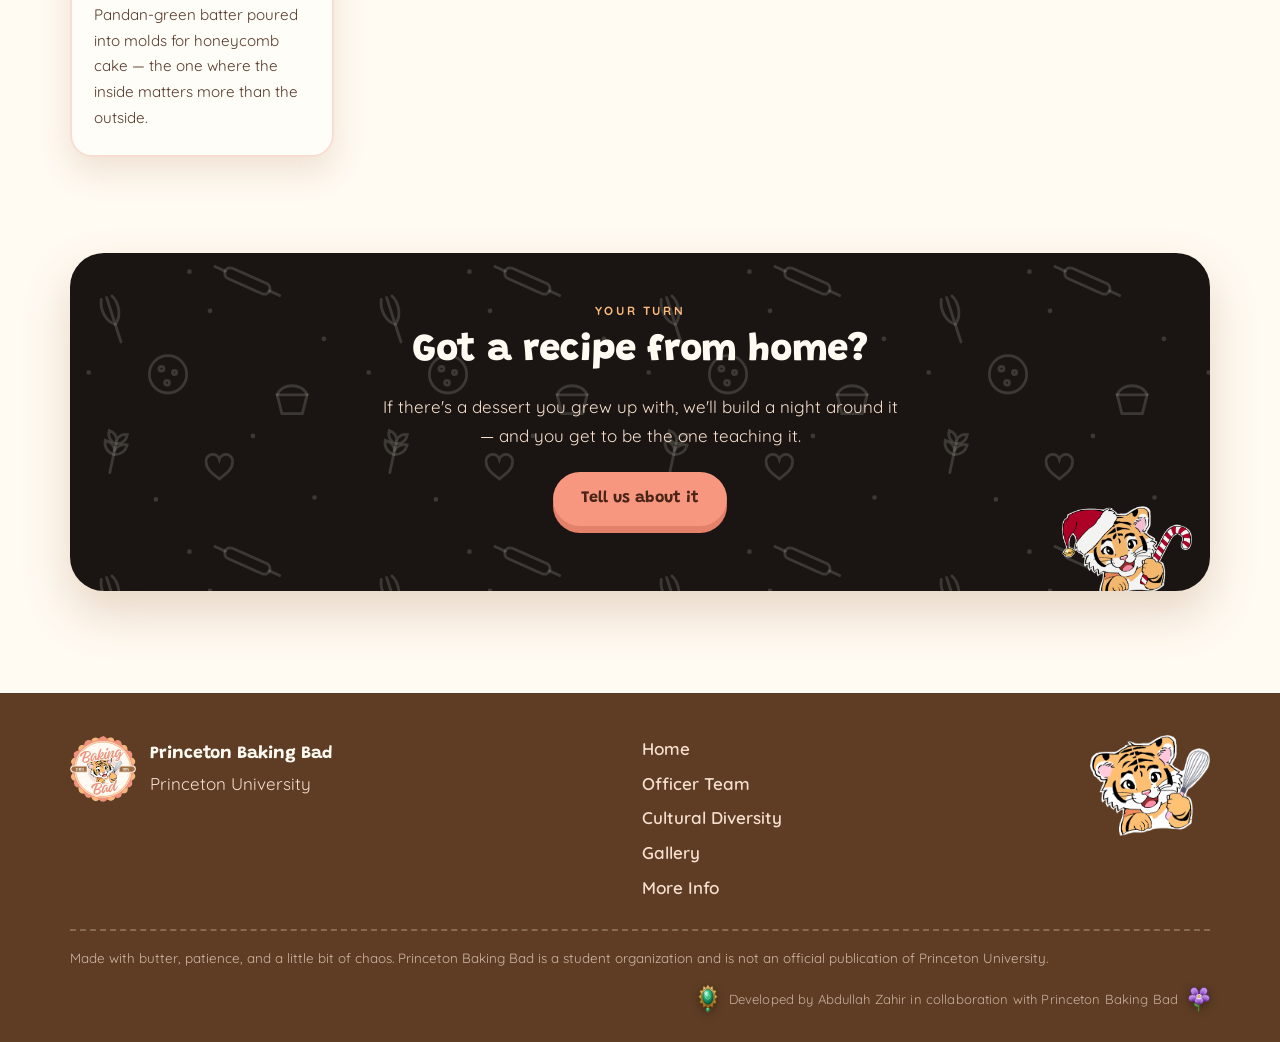
==== commit e0fb4c69: "Add files via upload" ====
--- a/diversity.html
+++ b/diversity.html
@@ -43,18 +43,6 @@
       </div>
     </section>
   </div>
-
-  <section class="section">
-    <div class="wrap">
-      <div class="recipe-card reveal" style="max-width:74ch; margin-inline:auto">
-        <span class="card-tab">Our table</span>
-        <p class="eyebrow">Why this page exists</p>
-        <h2>The best thing in our kitchen is that no two of us learned to bake the same way.</h2>
-        <p>Baking Bad partners with cultural groups across campus and hands them the kitchen. They bring the recipe, the technique, and the reason it matters at home; we bring the mixing bowls and a room full of people who want to learn it.</p>
-        <p style="margin-bottom:0">One night it's pastry cream and berries. The next it's banana leaves, or poppy seed filling, or pandan batter poured into a mold. Same counter, completely different evening.</p>
-      </div>
-    </div>
-  </section>
 
   <section class="section-tight">
     <div class="wrap">
@@ -168,6 +156,11 @@
     <img class="footer-mascot" src="images/mascot-whisk.png" alt="">
   </div>
   <p class="footer-note">Made with butter, patience, and a little bit of chaos. Princeton Baking Bad is a student organization and is not an official publication of Princeton University.</p>
+  <p class="footer-credit">
+    <img class="credit-charm brooch" src="images/brooch-emerald.svg" alt="">
+    <span>Developed by Abdullah Zahir in collaboration with Princeton Baking Bad</span>
+    <img class="credit-charm violet" src="images/violet-flower.svg" alt="">
+  </p>
 </footer>
 
 <button class="to-top" type="button" aria-label="Back to top">&uarr;</button>
--- a/styles.css
+++ b/styles.css
@@ -962,3 +962,60 @@
 }
 
 :focus-visible { outline: 3px solid var(--jam); outline-offset: 3px; border-radius: 6px; }
+
+/* ------------------------------------------------------------------
+   Hero mascot + chef hat.
+   The hero uses the club mascot (mascot-peek.png). Because .hat uses
+   transform-origin 50% 100%, `left`/`top` set where the BOTTOM CENTRE
+   of the hat lands - i.e. right on top of the tiger's head.
+   ------------------------------------------------------------------ */
+
+.tigers.tigers-mascot { width: 23%; max-width: 235px; }
+.hat.hat-solo { left: 51%; top: 15%; width: 42%; }
+
+@media (max-width: 900px) {
+  .tigers.tigers-mascot { width: 44%; max-width: 250px; }
+}
+
+/* ------------------------------------------------------------------
+   Footer credit line
+   ------------------------------------------------------------------ */
+
+.footer-credit {
+  width: min(var(--wrap), calc(100% - 44px));
+  margin: 14px auto 0;
+  display: flex;
+  align-items: center;
+  justify-content: flex-end;
+  gap: 10px;
+  font-size: 0.82rem;
+  letter-spacing: 0.01em;
+  color: rgba(246, 223, 206, 0.7);
+  text-align: right;
+}
+
+.footer-credit .credit-charm {
+  width: 22px;
+  height: auto;
+  flex: none;
+  filter: drop-shadow(0 2px 4px rgba(0, 0, 0, 0.35));
+}
+.footer-credit .credit-charm.brooch { animation: charm-glint 5s ease-in-out infinite; }
+.footer-credit .credit-charm.violet { animation: charm-sway 4.6s ease-in-out infinite; transform-origin: 50% 100%; }
+
+@keyframes charm-glint {
+  0%, 100% { transform: scale(1); }
+  50%      { transform: scale(1.09); }
+}
+@keyframes charm-sway {
+  0%, 100% { transform: rotate(-7deg); }
+  50%      { transform: rotate(7deg); }
+}
+
+@media (max-width: 600px) {
+  .footer-credit { justify-content: center; text-align: center; font-size: 0.78rem; }
+}
+
+@media (prefers-reduced-motion: reduce) {
+  .footer-credit .credit-charm { animation: none; }
+}
